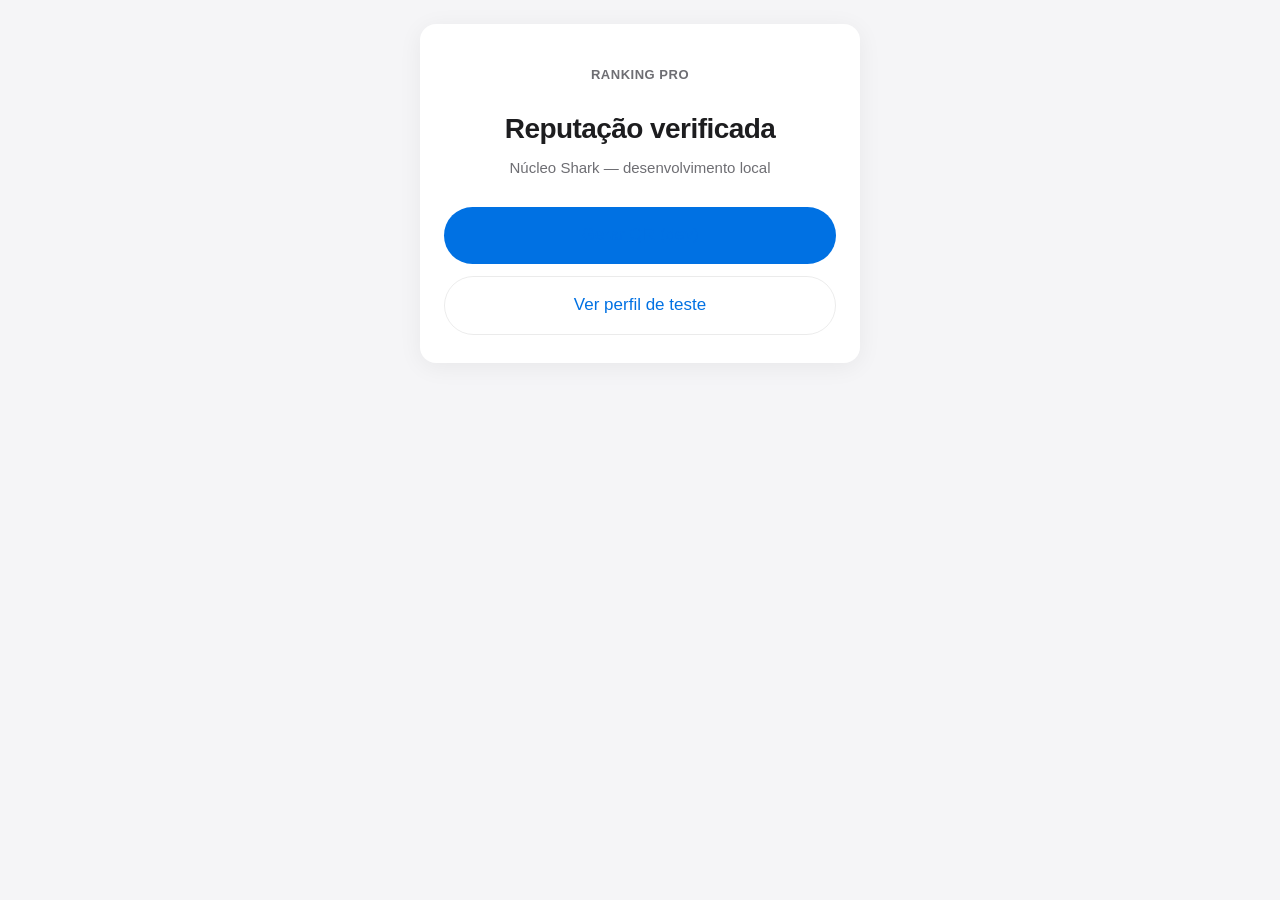
==== index.html @ b436d583 "chore: shark mode nucleus scaffold" ====
<!DOCTYPE html>
<html lang="pt-BR">
<head>
  <meta charset="UTF-8">
  <meta name="viewport" content="width=device-width, initial-scale=1.0">
  <title>Ranking Pro</title>
  <link rel="stylesheet" href="css/ranking-pro.css">
</head>
<body>
  <div class="rp-container">
    <div class="rp-card">
      <p class="rp-logo">Ranking Pro</p>
      <h1 class="rp-title">Reputação verificada</h1>
      <p class="rp-subtitle">Núcleo Shark — desenvolvimento local</p>
      <a class="rp-btn rp-link" href="dev/gerar-qr.html" style="text-align:center;text-decoration:none;display:block;">Gerar QR (dev)</a>
      <a class="rp-btn rp-btn-secondary rp-link" href="p/?slug=joao-barbeiro-teste" style="text-align:center;text-decoration:none;display:block;">Ver perfil de teste</a>
    </div>
  </div>
</body>
</html>
---- css/ranking-pro.css ----
/* Ranking Pro Shark — design system enxuto (DNA Apple) */

:root {
  --rp-bg: #f5f5f7;
  --rp-surface: #ffffff;
  --rp-text: #1d1d1f;
  --rp-text-secondary: #6e6e73;
  --rp-accent: #0071e3;
  --rp-accent-hover: #0077ed;
  --rp-success: #34c759;
  --rp-error: #ff3b30;
  --rp-border: rgba(0, 0, 0, 0.08);
  --rp-radius: 16px;
  --rp-radius-sm: 10px;
  --rp-shadow: 0 4px 24px rgba(0, 0, 0, 0.06);
  --rp-font: -apple-system, BlinkMacSystemFont, 'SF Pro Text', 'Segoe UI', Roboto, Helvetica, Arial, sans-serif;
}

*, *::before, *::after {
  box-sizing: border-box;
}

html {
  -webkit-text-size-adjust: 100%;
}

body {
  margin: 0;
  min-height: 100dvh;
  font-family: var(--rp-font);
  font-size: 17px;
  line-height: 1.47;
  color: var(--rp-text);
  background: var(--rp-bg);
  -webkit-font-smoothing: antialiased;
}

.rp-container {
  max-width: 480px;
  margin: 0 auto;
  padding: 24px 20px 40px;
}

.rp-card {
  background: var(--rp-surface);
  border-radius: var(--rp-radius);
  box-shadow: var(--rp-shadow);
  padding: 28px 24px;
}

.rp-logo {
  font-size: 13px;
  font-weight: 600;
  letter-spacing: 0.04em;
  text-transform: uppercase;
  color: var(--rp-text-secondary);
  text-align: center;
  margin-bottom: 24px;
}

.rp-title {
  font-size: 28px;
  font-weight: 700;
  letter-spacing: -0.02em;
  margin: 0 0 8px;
  text-align: center;
}

.rp-subtitle {
  font-size: 15px;
  color: var(--rp-text-secondary);
  text-align: center;
  margin: 0 0 28px;
}

.rp-prof-name {
  font-size: 22px;
  font-weight: 600;
  text-align: center;
  margin: 0 0 4px;
}

.rp-prof-specialty {
  font-size: 15px;
  color: var(--rp-text-secondary);
  text-align: center;
  margin: 0 0 32px;
}

/* Stars (rating input) */
.rp-stars-input {
  display: flex;
  justify-content: center;
  gap: 8px;
  margin: 0 0 28px;
}

.rp-stars-input button {
  background: none;
  border: none;
  padding: 8px;
  cursor: pointer;
  font-size: 44px;
  line-height: 1;
  color: #d2d2d7;
  transition: color 0.15s ease, transform 0.1s ease;
  -webkit-tap-highlight-color: transparent;
}

.rp-stars-input button:hover,
.rp-stars-input button.active {
  color: #ff9f0a;
}

.rp-stars-input button:active {
  transform: scale(1.1);
}

.rp-stars-input button:focus-visible {
  outline: 2px solid var(--rp-accent);
  outline-offset: 2px;
  border-radius: 8px;
}

/* Stars (display) */
.star {
  color: #d2d2d7;
  font-size: 16px;
}

.star.filled {
  color: #ff9f0a;
}

.rp-rating-big {
  font-size: 48px;
  font-weight: 700;
  letter-spacing: -0.03em;
  text-align: center;
  margin: 0;
}

.rp-rating-meta {
  font-size: 15px;
  color: var(--rp-text-secondary);
  text-align: center;
  margin: 4px 0 32px;
}

/* Form */
.rp-label {
  display: block;
  font-size: 13px;
  font-weight: 600;
  color: var(--rp-text-secondary);
  margin-bottom: 8px;
}

.rp-textarea {
  width: 100%;
  min-height: 100px;
  padding: 14px 16px;
  font-family: inherit;
  font-size: 16px;
  border: 1px solid var(--rp-border);
  border-radius: var(--rp-radius-sm);
  background: var(--rp-bg);
  resize: vertical;
  margin-bottom: 8px;
}

.rp-textarea:focus {
  outline: none;
  border-color: var(--rp-accent);
  box-shadow: 0 0 0 3px rgba(0, 113, 227, 0.15);
}

.rp-char-count {
  font-size: 12px;
  color: var(--rp-text-secondary);
  text-align: right;
  margin-bottom: 24px;
}

.rp-btn {
  display: block;
  width: 100%;
  padding: 16px 24px;
  font-family: inherit;
  font-size: 17px;
  font-weight: 600;
  color: #fff;
  background: var(--rp-accent);
  border: none;
  border-radius: 980px;
  cursor: pointer;
  transition: background 0.15s ease, opacity 0.15s ease;
  -webkit-tap-highlight-color: transparent;
}

.rp-btn:hover:not(:disabled) {
  background: var(--rp-accent-hover);
}

.rp-btn:disabled {
  opacity: 0.5;
  cursor: not-allowed;
}

.rp-btn-secondary {
  background: transparent;
  color: var(--rp-accent);
  border: 1px solid var(--rp-border);
  margin-top: 12px;
}

.rp-btn-secondary:hover:not(:disabled) {
  background: rgba(0, 113, 227, 0.06);
}

/* States */
.rp-loading {
  text-align: center;
  padding: 48px 0;
  color: var(--rp-text-secondary);
}

.rp-error-icon,
.rp-success-icon {
  font-size: 48px;
  text-align: center;
  margin-bottom: 16px;
}

.rp-error-title {
  font-size: 22px;
  font-weight: 600;
  text-align: center;
  margin: 0 0 8px;
  color: var(--rp-error);
}

.rp-success-title {
  font-size: 22px;
  font-weight: 600;
  text-align: center;
  margin: 0 0 8px;
  color: var(--rp-success);
}

.rp-message {
  font-size: 15px;
  color: var(--rp-text-secondary);
  text-align: center;
  margin: 0 0 24px;
}

.rp-link {
  color: var(--rp-accent);
  text-decoration: none;
  font-weight: 500;
}

.rp-link:hover {
  text-decoration: underline;
}

/* Review list */
.rp-reviews {
  list-style: none;
  margin: 0;
  padding: 0;
}

.rp-review-item {
  padding: 20px 0;
  border-bottom: 1px solid var(--rp-border);
}

.rp-review-item:last-child {
  border-bottom: none;
}

.rp-review-stars {
  margin-bottom: 6px;
}

.rp-review-comment {
  font-size: 15px;
  margin: 0 0 6px;
  color: var(--rp-text);
}

.rp-review-date {
  font-size: 13px;
  color: var(--rp-text-secondary);
}

.rp-empty {
  text-align: center;
  padding: 32px 0;
  color: var(--rp-text-secondary);
  font-size: 15px;
}

.rp-verified-badge {
  display: inline-block;
  font-size: 11px;
  font-weight: 600;
  color: var(--rp-success);
  background: rgba(52, 199, 89, 0.12);
  padding: 3px 8px;
  border-radius: 6px;
  margin-left: 8px;
  vertical-align: middle;
}

/* Dev page */
.rp-dev-select {
  width: 100%;
  padding: 12px 14px;
  font-family: inherit;
  font-size: 16px;
  border: 1px solid var(--rp-border);
  border-radius: var(--rp-radius-sm);
  background: var(--rp-bg);
  margin-bottom: 16px;
}

.rp-qr-box {
  display: flex;
  justify-content: center;
  margin: 24px 0;
}

.rp-url-box {
  display: flex;
  gap: 8px;
  margin-top: 16px;
}

.rp-url-input {
  flex: 1;
  padding: 12px 14px;
  font-family: inherit;
  font-size: 13px;
  border: 1px solid var(--rp-border);
  border-radius: var(--rp-radius-sm);
  background: var(--rp-bg);
}

.rp-url-copy {
  padding: 12px 16px;
  font-size: 14px;
  font-weight: 600;
  white-space: nowrap;
}

.rp-meta-line {
  font-size: 13px;
  color: var(--rp-text-secondary);
  text-align: center;
  margin-top: 12px;
}

.rp-hidden {
  display: none !important;
}
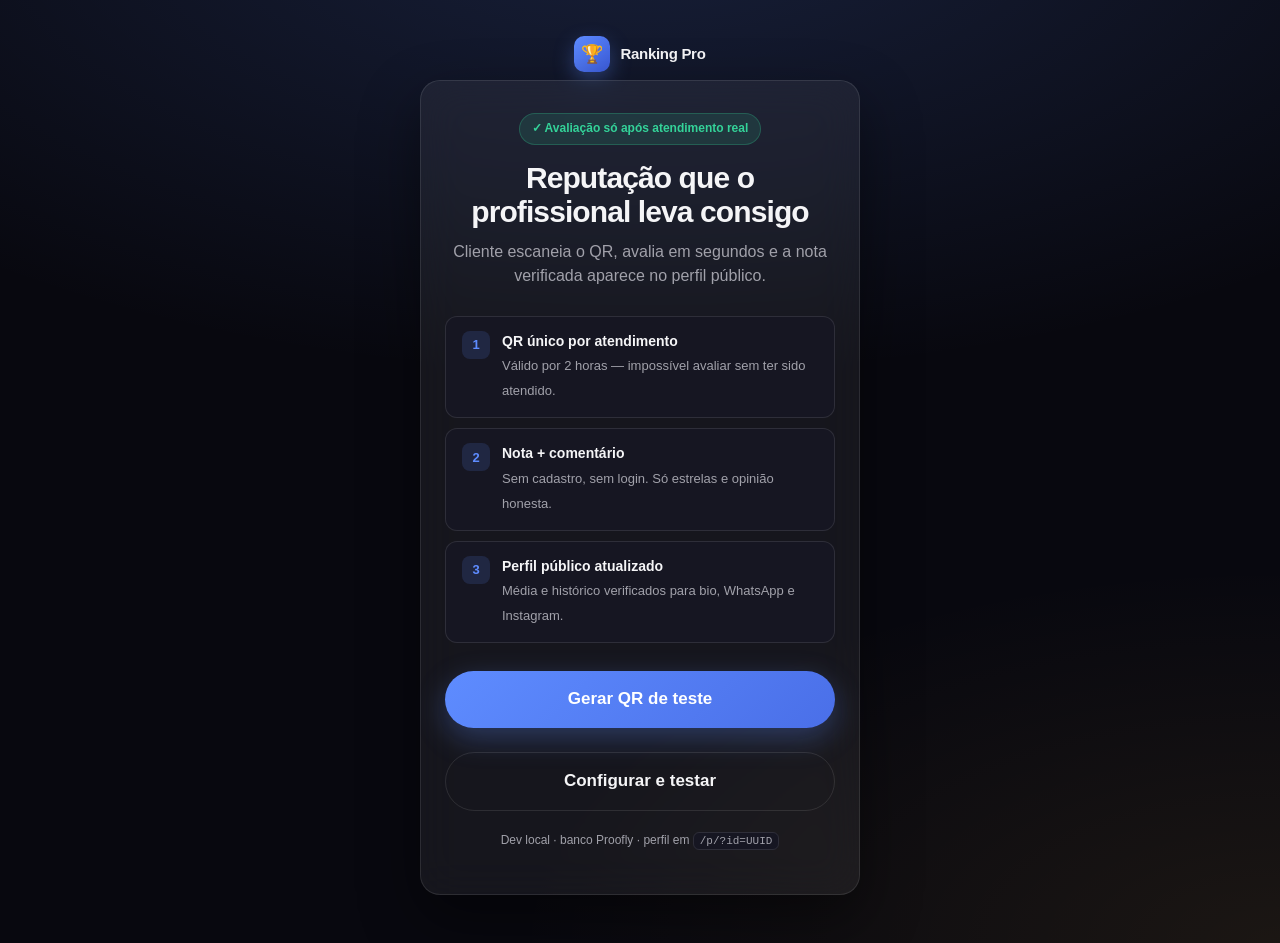
==== commit b70b40c9: "fix: proofly REST direto + UI dark polida Funciona sem RPCs: qr_codes/reviews via REST no Proofly. R" ====
--- a/index.html
+++ b/index.html
@@ -2,19 +2,92 @@
 <html lang="pt-BR">
 <head>
   <meta charset="UTF-8">
-  <meta name="viewport" content="width=device-width, initial-scale=1.0">
-  <title>Ranking Pro</title>
+  <meta name="viewport" content="width=device-width, initial-scale=1.0, viewport-fit=cover">
+  <meta name="theme-color" content="#08080f">
+  <meta name="color-scheme" content="dark">
+  <title>Ranking Pro — Reputação verificada</title>
   <link rel="stylesheet" href="css/ranking-pro.css">
+  <script>
+    (function () {
+      var params = new URLSearchParams(window.location.search);
+      var token = params.get('token') || params.get('qr_token');
+      if (token) {
+        window.location.replace('/qr/?token=' + encodeURIComponent(token));
+      }
+    })();
+  </script>
 </head>
-<body>
+<body class="rp-shell">
   <div class="rp-container">
-    <div class="rp-card">
-      <p class="rp-logo">Ranking Pro</p>
-      <h1 class="rp-title">Reputação verificada</h1>
-      <p class="rp-subtitle">Núcleo Shark — desenvolvimento local</p>
-      <a class="rp-btn rp-link" href="dev/gerar-qr.html" style="text-align:center;text-decoration:none;display:block;">Gerar QR (dev)</a>
-      <a class="rp-btn rp-btn-secondary rp-link" href="p/?slug=joao-barbeiro-teste" style="text-align:center;text-decoration:none;display:block;">Ver perfil de teste</a>
+    <header class="rp-topbar">
+      <div class="rp-mark" aria-hidden="true">🏆</div>
+      <span class="rp-brand">Ranking Pro</span>
+    </header>
+
+    <div class="rp-card rp-card-hero">
+      <div class="rp-eyebrow-wrap">
+        <p class="rp-eyebrow">✓ Avaliação só após atendimento real</p>
+      </div>
+      <h1 class="rp-title">Reputação que o profissional leva consigo</h1>
+      <p class="rp-subtitle">Cliente escaneia o QR, avalia em segundos e a nota verificada aparece no perfil público.</p>
+
+      <div class="rp-steps">
+        <div class="rp-step">
+          <span class="rp-step-num">1</span>
+          <div class="rp-step-text">
+            <strong>QR único por atendimento</strong>
+            <span>Válido por 2 horas — impossível avaliar sem ter sido atendido.</span>
+          </div>
+        </div>
+        <div class="rp-step">
+          <span class="rp-step-num">2</span>
+          <div class="rp-step-text">
+            <strong>Nota + comentário</strong>
+            <span>Sem cadastro, sem login. Só estrelas e opinião honesta.</span>
+          </div>
+        </div>
+        <div class="rp-step">
+          <span class="rp-step-num">3</span>
+          <div class="rp-step-text">
+            <strong>Perfil público atualizado</strong>
+            <span>Média e histórico verificados para bio, WhatsApp e Instagram.</span>
+          </div>
+        </div>
+      </div>
+
+      <div class="rp-btn-stack">
+        <a class="rp-btn" href="dev/gerar-qr.html">Gerar QR de teste</a>
+        <a class="rp-btn rp-btn-secondary" id="demo-profile" href="#">Ver perfil de exemplo</a>
+      </div>
+
+      <p class="rp-footnote">
+        Dev local · banco Proofly · perfil em <code>/p/?id=UUID</code>
+      </p>
     </div>
   </div>
+
+  <script src="config.js"></script>
+  <script src="js/api.js"></script>
+  <script>
+    (async function () {
+      var link = document.getElementById('demo-profile');
+      try {
+        var rows = await RankingProAPI.select(
+          'professionals',
+          '?select=id,name,avg_rating,total_reviews&order=total_reviews.desc&limit=1'
+        );
+        if (rows && rows[0]) {
+          link.href = '/p/?id=' + encodeURIComponent(rows[0].id);
+          link.textContent = 'Ver perfil: ' + rows[0].name;
+        } else {
+          link.href = 'dev/gerar-qr.html';
+          link.textContent = 'Gerar primeiro QR';
+        }
+      } catch (e) {
+        link.href = 'dev/gerar-qr.html';
+        link.textContent = 'Configurar e testar';
+      }
+    })();
+  </script>
 </body>
 </html>
--- a/css/ranking-pro.css
+++ b/css/ranking-pro.css
@@ -1,18 +1,21 @@
-/* Ranking Pro Shark — design system enxuto (DNA Apple) */
+/* Ranking Pro — design system (Shark núcleo) */
 
 :root {
-  --rp-bg: #f5f5f7;
-  --rp-surface: #ffffff;
-  --rp-text: #1d1d1f;
-  --rp-text-secondary: #6e6e73;
-  --rp-accent: #0071e3;
-  --rp-accent-hover: #0077ed;
-  --rp-success: #34c759;
-  --rp-error: #ff3b30;
-  --rp-border: rgba(0, 0, 0, 0.08);
-  --rp-radius: 16px;
-  --rp-radius-sm: 10px;
-  --rp-shadow: 0 4px 24px rgba(0, 0, 0, 0.06);
+  --rp-bg: #08080f;
+  --rp-bg-soft: #12121c;
+  --rp-surface: rgba(255, 255, 255, 0.06);
+  --rp-surface-solid: #161622;
+  --rp-text: #f5f5f7;
+  --rp-text-secondary: #a1a1aa;
+  --rp-accent: #5e8cff;
+  --rp-accent-hover: #7aa0ff;
+  --rp-gold: #ffbf47;
+  --rp-success: #34d399;
+  --rp-error: #f87171;
+  --rp-border: rgba(255, 255, 255, 0.1);
+  --rp-radius: 20px;
+  --rp-radius-sm: 12px;
+  --rp-shadow: 0 24px 60px rgba(0, 0, 0, 0.45);
   --rp-font: -apple-system, BlinkMacSystemFont, 'SF Pro Text', 'Segoe UI', Roboto, Helvetica, Arial, sans-serif;
 }
 
@@ -22,6 +25,7 @@
 
 html {
   -webkit-text-size-adjust: 100%;
+  color-scheme: dark;
 }
 
 body {
@@ -31,51 +35,180 @@
   font-size: 17px;
   line-height: 1.47;
   color: var(--rp-text);
-  background: var(--rp-bg);
+  background:
+    radial-gradient(ellipse 80% 50% at 50% -10%, rgba(94, 140, 255, 0.18), transparent),
+    radial-gradient(ellipse 60% 40% at 100% 100%, rgba(255, 191, 71, 0.08), transparent),
+    var(--rp-bg);
   -webkit-font-smoothing: antialiased;
 }
 
+.rp-shell {
+  min-height: 100dvh;
+  display: flex;
+  flex-direction: column;
+}
+
 .rp-container {
+  width: 100%;
   max-width: 480px;
   margin: 0 auto;
-  padding: 24px 20px 40px;
+  padding: 20px 20px 48px;
+  flex: 1;
+}
+
+.rp-topbar {
+  display: flex;
+  align-items: center;
+  justify-content: center;
+  gap: 10px;
+  padding: 16px 0 8px;
+}
+
+.rp-mark {
+  width: 36px;
+  height: 36px;
+  border-radius: 10px;
+  background: linear-gradient(135deg, #5e8cff, #3b5bdb);
+  display: flex;
+  align-items: center;
+  justify-content: center;
+  font-size: 18px;
+  box-shadow: 0 8px 20px rgba(94, 140, 255, 0.35);
+}
+
+.rp-brand {
+  font-size: 15px;
+  font-weight: 700;
+  letter-spacing: -0.02em;
 }
 
 .rp-card {
   background: var(--rp-surface);
+  backdrop-filter: blur(20px);
+  -webkit-backdrop-filter: blur(20px);
+  border: 1px solid var(--rp-border);
   border-radius: var(--rp-radius);
   box-shadow: var(--rp-shadow);
   padding: 28px 24px;
 }
 
+.rp-card-hero {
+  padding-top: 32px;
+  padding-bottom: 32px;
+}
+
 .rp-logo {
+  font-size: 12px;
+  font-weight: 600;
+  letter-spacing: 0.08em;
+  text-transform: uppercase;
+  color: var(--rp-text-secondary);
+  text-align: center;
+  margin-bottom: 20px;
+}
+
+.rp-eyebrow {
+  display: inline-flex;
+  align-items: center;
+  gap: 6px;
+  margin: 0 auto 16px;
+  padding: 6px 12px;
+  border-radius: 999px;
+  background: rgba(52, 211, 153, 0.12);
+  border: 1px solid rgba(52, 211, 153, 0.25);
+  color: var(--rp-success);
+  font-size: 12px;
+  font-weight: 600;
+}
+
+.rp-eyebrow-wrap {
+  text-align: center;
+}
+
+.rp-title {
+  font-size: 30px;
+  font-weight: 700;
+  letter-spacing: -0.03em;
+  margin: 0 0 10px;
+  text-align: center;
+  line-height: 1.15;
+}
+
+.rp-subtitle {
+  font-size: 16px;
+  color: var(--rp-text-secondary);
+  text-align: center;
+  margin: 0 0 28px;
+  line-height: 1.5;
+}
+
+.rp-steps {
+  display: grid;
+  gap: 10px;
+  margin: 0 0 28px;
+}
+
+.rp-step {
+  display: flex;
+  align-items: flex-start;
+  gap: 12px;
+  padding: 14px 16px;
+  border-radius: var(--rp-radius-sm);
+  background: var(--rp-surface-solid);
+  border: 1px solid var(--rp-border);
+}
+
+.rp-step-num {
+  flex-shrink: 0;
+  width: 28px;
+  height: 28px;
+  border-radius: 8px;
+  background: rgba(94, 140, 255, 0.15);
+  color: var(--rp-accent);
   font-size: 13px;
-  font-weight: 600;
-  letter-spacing: 0.04em;
-  text-transform: uppercase;
-  color: var(--rp-text-secondary);
-  text-align: center;
-  margin-bottom: 24px;
-}
-
-.rp-title {
+  font-weight: 700;
+  display: flex;
+  align-items: center;
+  justify-content: center;
+}
+
+.rp-step-text strong {
+  display: block;
+  font-size: 14px;
+  margin-bottom: 2px;
+}
+
+.rp-step-text span {
+  font-size: 13px;
+  color: var(--rp-text-secondary);
+}
+
+.rp-avatar {
+  width: 72px;
+  height: 72px;
+  border-radius: 50%;
+  margin: 0 auto 16px;
+  background: linear-gradient(135deg, #2a2a3d, #1a1a28);
+  border: 2px solid var(--rp-border);
+  display: flex;
+  align-items: center;
+  justify-content: center;
   font-size: 28px;
   font-weight: 700;
+  color: var(--rp-accent);
+  overflow: hidden;
+}
+
+.rp-avatar img {
+  width: 100%;
+  height: 100%;
+  object-fit: cover;
+}
+
+.rp-prof-name {
+  font-size: 24px;
+  font-weight: 700;
   letter-spacing: -0.02em;
-  margin: 0 0 8px;
-  text-align: center;
-}
-
-.rp-subtitle {
-  font-size: 15px;
-  color: var(--rp-text-secondary);
-  text-align: center;
-  margin: 0 0 28px;
-}
-
-.rp-prof-name {
-  font-size: 22px;
-  font-weight: 600;
   text-align: center;
   margin: 0 0 4px;
 }
@@ -84,70 +217,66 @@
   font-size: 15px;
   color: var(--rp-text-secondary);
   text-align: center;
-  margin: 0 0 32px;
-}
-
-/* Stars (rating input) */
+  margin: 0 0 28px;
+}
+
 .rp-stars-input {
   display: flex;
   justify-content: center;
-  gap: 8px;
+  gap: 6px;
   margin: 0 0 28px;
 }
 
 .rp-stars-input button {
   background: none;
   border: none;
-  padding: 8px;
+  padding: 10px;
   cursor: pointer;
-  font-size: 44px;
+  font-size: 48px;
   line-height: 1;
-  color: #d2d2d7;
-  transition: color 0.15s ease, transform 0.1s ease;
+  color: #3f3f50;
+  transition: color 0.15s ease, transform 0.12s ease;
   -webkit-tap-highlight-color: transparent;
 }
 
 .rp-stars-input button:hover,
 .rp-stars-input button.active {
-  color: #ff9f0a;
+  color: var(--rp-gold);
+  text-shadow: 0 0 20px rgba(255, 191, 71, 0.35);
 }
 
 .rp-stars-input button:active {
-  transform: scale(1.1);
-}
-
-.rp-stars-input button:focus-visible {
-  outline: 2px solid var(--rp-accent);
-  outline-offset: 2px;
-  border-radius: 8px;
-}
-
-/* Stars (display) */
+  transform: scale(1.12);
+}
+
 .star {
-  color: #d2d2d7;
+  color: #3f3f50;
   font-size: 16px;
 }
 
 .star.filled {
-  color: #ff9f0a;
+  color: var(--rp-gold);
 }
 
 .rp-rating-big {
-  font-size: 48px;
-  font-weight: 700;
-  letter-spacing: -0.03em;
+  font-size: 56px;
+  font-weight: 800;
+  letter-spacing: -0.04em;
   text-align: center;
   margin: 0;
+  background: linear-gradient(180deg, #fff, #c7c7d1);
+  -webkit-background-clip: text;
+  background-clip: text;
+  color: transparent;
 }
 
 .rp-rating-meta {
   font-size: 15px;
   color: var(--rp-text-secondary);
   text-align: center;
-  margin: 4px 0 32px;
-}
-
-/* Form */
+  margin: 6px 0 28px;
+}
+
 .rp-label {
   display: block;
   font-size: 13px;
@@ -156,23 +285,31 @@
   margin-bottom: 8px;
 }
 
-.rp-textarea {
+.rp-textarea,
+.rp-dev-select,
+.rp-url-input {
   width: 100%;
-  min-height: 100px;
   padding: 14px 16px;
   font-family: inherit;
   font-size: 16px;
+  color: var(--rp-text);
   border: 1px solid var(--rp-border);
   border-radius: var(--rp-radius-sm);
-  background: var(--rp-bg);
+  background: var(--rp-surface-solid);
+}
+
+.rp-textarea {
+  min-height: 110px;
   resize: vertical;
   margin-bottom: 8px;
 }
 
-.rp-textarea:focus {
+.rp-textarea:focus,
+.rp-dev-select:focus,
+.rp-url-input:focus {
   outline: none;
   border-color: var(--rp-accent);
-  box-shadow: 0 0 0 3px rgba(0, 113, 227, 0.15);
+  box-shadow: 0 0 0 3px rgba(94, 140, 255, 0.2);
 }
 
 .rp-char-count {
@@ -190,51 +327,82 @@
   font-size: 17px;
   font-weight: 600;
   color: #fff;
-  background: var(--rp-accent);
+  text-align: center;
+  text-decoration: none;
+  background: linear-gradient(135deg, #5e8cff, #4a6fe8);
   border: none;
   border-radius: 980px;
   cursor: pointer;
-  transition: background 0.15s ease, opacity 0.15s ease;
+  transition: transform 0.12s ease, box-shadow 0.15s ease, opacity 0.15s ease;
+  box-shadow: 0 10px 30px rgba(94, 140, 255, 0.3);
   -webkit-tap-highlight-color: transparent;
 }
 
 .rp-btn:hover:not(:disabled) {
-  background: var(--rp-accent-hover);
+  transform: translateY(-1px);
+  box-shadow: 0 14px 36px rgba(94, 140, 255, 0.38);
+}
+
+.rp-btn:active:not(:disabled) {
+  transform: translateY(0);
 }
 
 .rp-btn:disabled {
-  opacity: 0.5;
+  opacity: 0.45;
   cursor: not-allowed;
+  box-shadow: none;
 }
 
 .rp-btn-secondary {
   background: transparent;
-  color: var(--rp-accent);
+  color: var(--rp-text);
   border: 1px solid var(--rp-border);
+  box-shadow: none;
   margin-top: 12px;
 }
 
 .rp-btn-secondary:hover:not(:disabled) {
-  background: rgba(0, 113, 227, 0.06);
-}
-
-/* States */
+  background: rgba(255, 255, 255, 0.04);
+  box-shadow: none;
+}
+
+.rp-btn-stack {
+  display: grid;
+  gap: 12px;
+}
+
 .rp-loading {
   text-align: center;
-  padding: 48px 0;
-  color: var(--rp-text-secondary);
+  padding: 56px 0;
+  color: var(--rp-text-secondary);
+}
+
+.rp-loading::after {
+  content: '';
+  display: block;
+  width: 28px;
+  height: 28px;
+  margin: 16px auto 0;
+  border: 2px solid var(--rp-border);
+  border-top-color: var(--rp-accent);
+  border-radius: 50%;
+  animation: rp-spin 0.8s linear infinite;
+}
+
+@keyframes rp-spin {
+  to { transform: rotate(360deg); }
 }
 
 .rp-error-icon,
 .rp-success-icon {
-  font-size: 48px;
+  font-size: 52px;
   text-align: center;
   margin-bottom: 16px;
 }
 
 .rp-error-title {
   font-size: 22px;
-  font-weight: 600;
+  font-weight: 700;
   text-align: center;
   margin: 0 0 8px;
   color: var(--rp-error);
@@ -242,7 +410,7 @@
 
 .rp-success-title {
   font-size: 22px;
-  font-weight: 600;
+  font-weight: 700;
   text-align: center;
   margin: 0 0 8px;
   color: var(--rp-success);
@@ -253,6 +421,7 @@
   color: var(--rp-text-secondary);
   text-align: center;
   margin: 0 0 24px;
+  line-height: 1.5;
 }
 
 .rp-link {
@@ -265,7 +434,6 @@
   text-decoration: underline;
 }
 
-/* Review list */
 .rp-reviews {
   list-style: none;
   margin: 0;
@@ -273,7 +441,7 @@
 }
 
 .rp-review-item {
-  padding: 20px 0;
+  padding: 18px 0;
   border-bottom: 1px solid var(--rp-border);
 }
 
@@ -282,13 +450,18 @@
 }
 
 .rp-review-stars {
-  margin-bottom: 6px;
+  margin-bottom: 8px;
+  display: flex;
+  align-items: center;
+  flex-wrap: wrap;
+  gap: 4px;
 }
 
 .rp-review-comment {
   font-size: 15px;
-  margin: 0 0 6px;
+  margin: 0 0 8px;
   color: var(--rp-text);
+  line-height: 1.45;
 }
 
 .rp-review-date {
@@ -298,7 +471,7 @@
 
 .rp-empty {
   text-align: center;
-  padding: 32px 0;
+  padding: 36px 0;
   color: var(--rp-text-secondary);
   font-size: 15px;
 }
@@ -306,31 +479,26 @@
 .rp-verified-badge {
   display: inline-block;
   font-size: 11px;
-  font-weight: 600;
+  font-weight: 700;
   color: var(--rp-success);
-  background: rgba(52, 199, 89, 0.12);
+  background: rgba(52, 211, 153, 0.12);
+  border: 1px solid rgba(52, 211, 153, 0.2);
   padding: 3px 8px;
   border-radius: 6px;
-  margin-left: 8px;
-  vertical-align: middle;
-}
-
-/* Dev page */
+  margin-left: 6px;
+}
+
 .rp-dev-select {
-  width: 100%;
-  padding: 12px 14px;
-  font-family: inherit;
-  font-size: 16px;
-  border: 1px solid var(--rp-border);
+  margin-bottom: 16px;
+}
+
+.rp-qr-box {
+  display: flex;
+  justify-content: center;
+  margin: 20px 0;
+  padding: 20px;
+  background: #fff;
   border-radius: var(--rp-radius-sm);
-  background: var(--rp-bg);
-  margin-bottom: 16px;
-}
-
-.rp-qr-box {
-  display: flex;
-  justify-content: center;
-  margin: 24px 0;
 }
 
 .rp-url-box {
@@ -339,21 +507,10 @@
   margin-top: 16px;
 }
 
-.rp-url-input {
-  flex: 1;
-  padding: 12px 14px;
-  font-family: inherit;
-  font-size: 13px;
-  border: 1px solid var(--rp-border);
-  border-radius: var(--rp-radius-sm);
-  background: var(--rp-bg);
-}
-
 .rp-url-copy {
-  padding: 12px 16px;
+  width: auto;
+  padding: 12px 18px;
   font-size: 14px;
-  font-weight: 600;
-  white-space: nowrap;
 }
 
 .rp-meta-line {
@@ -361,6 +518,22 @@
   color: var(--rp-text-secondary);
   text-align: center;
   margin-top: 12px;
+}
+
+.rp-footnote {
+  margin-top: 20px;
+  font-size: 12px;
+  color: var(--rp-text-secondary);
+  text-align: center;
+  line-height: 1.5;
+}
+
+.rp-footnote code {
+  font-size: 11px;
+  background: var(--rp-surface-solid);
+  padding: 2px 6px;
+  border-radius: 6px;
+  border: 1px solid var(--rp-border);
 }
 
 .rp-hidden {
